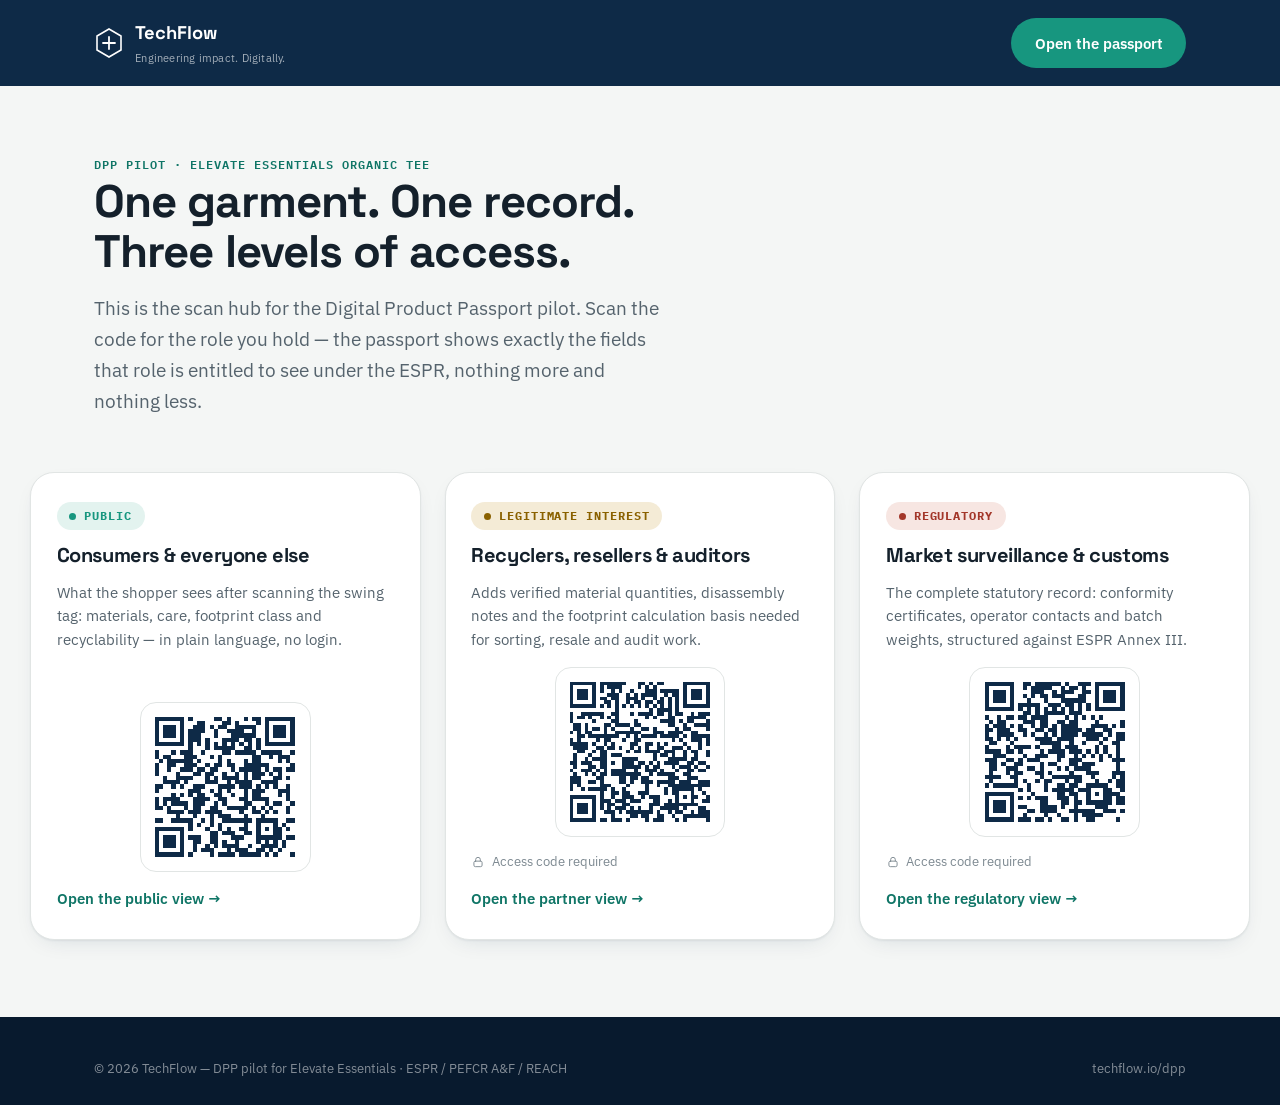
==== index.html @ efc1ae72 "DPP pilot site: three access-level passport views + scan hub Co-Authored-By: Claude Fable 5 <noreply" ====
<!DOCTYPE html>
<html lang="en">
<head>
<meta charset="UTF-8">
<meta name="viewport" content="width=device-width, initial-scale=1.0">
<title>DPP Pilot — Scan a passport view | TechFlow × Elevate Essentials</title>
<meta name="description" content="Scan hub for the TechFlow × Elevate Essentials Digital Product Passport pilot. One garment, three access levels — scan the QR code for the view you are entitled to.">
<link rel="icon" href="data:image/svg+xml,%3Csvg xmlns='http://www.w3.org/2000/svg' viewBox='0 0 30 30'%3E%3Cpolygon points='15,1 27,8 27,22 15,29 3,22 3,8' fill='%230E2A47'/%3E%3C/svg%3E">
<link rel="preconnect" href="https://fonts.googleapis.com">
<link rel="preconnect" href="https://fonts.gstatic.com" crossorigin>
<link href="https://fonts.googleapis.com/css2?family=Space+Grotesk:wght@500;600;700&family=IBM+Plex+Sans:wght@400;500;600;700&family=IBM+Plex+Mono:wght@500;600&display=swap" rel="stylesheet">
<link rel="stylesheet" href="assets/css/tf-tokens.css">
<link rel="stylesheet" href="assets/css/tf-base.css">
<style>
  .hub-hero { padding: clamp(2.5rem, 5vw, 4.5rem) 0 1rem; }
  .hub-hero h1 { font-size: var(--fs-h1); max-width: 22ch; }
  .hub-hero .hero-lead { font-size: var(--fs-lead); color: var(--ink-soft); max-width: 52ch; margin-top: 1rem; }
  .hub-grid {
    display: grid;
    grid-template-columns: repeat(3, 1fr);
    gap: 1.5rem;
    padding: 2.5rem 0 var(--section-pad);
  }
  .hub-card {
    background: var(--card);
    border: 1px solid var(--line);
    border-radius: var(--radius-l);
    box-shadow: var(--shadow-card);
    padding: 1.8rem 1.6rem;
    display: flex;
    flex-direction: column;
    gap: 0.9rem;
    align-items: flex-start;
  }
  .hub-card h2 { font-size: 1.25rem; }
  .hub-card p { color: var(--ink-soft); font-size: 0.92rem; flex: 1; }
  .hub-qr { align-self: center; padding: 0.9rem; background: #fff; border: 1px solid var(--line); border-radius: var(--radius-m); }
  .hub-lock { font-size: 0.8rem; color: var(--ink-faint); display: flex; align-items: center; gap: 0.4rem; }
  .hub-open { font-weight: 600; text-decoration: none; color: var(--teal-dark); font-size: 0.92rem; }
  .hub-open:hover { text-decoration: underline; }
  .hub-card--public .tier-badge--public { background: var(--tier-public-tint); color: var(--tier-public); }
  .hub-card--legit .tier-badge--legit { background: var(--tier-legit-tint); color: var(--tier-legit); }
  .hub-card--authority .tier-badge--authority { background: var(--tier-authority-tint); color: var(--tier-authority); }
  @media (max-width: 900px) { .hub-grid { grid-template-columns: 1fr; } }
</style>
</head>
<body>

<svg style="display:none" aria-hidden="true">
  <symbol id="icon-hex" viewBox="0 0 30 30"><polygon points="15,1 27,8 27,22 15,29 3,22 3,8" fill="none" stroke="currentColor" stroke-width="1.6"/><path d="M9 15h12M15 9v12" stroke="currentColor" stroke-width="1.8" stroke-linecap="round"/></symbol>
  <symbol id="icon-lock" viewBox="0 0 24 24" fill="none" stroke="currentColor" stroke-width="1.6" stroke-linecap="round" stroke-linejoin="round"><rect x="5" y="10.5" width="14" height="9.5" rx="2.5"/><path d="M8 10.5V8a4 4 0 0 1 8 0v2.5"/></symbol>
</svg>

<header class="site-header">
  <div class="wrap">
    <a href="index.html" class="brand">
      <svg class="brand-mark" width="30" height="30"><use href="#icon-hex"/></svg>
      <span>TechFlow<small>Engineering impact. Digitally.</small></span>
    </a>
    <div class="nav-right">
      <a href="public-access.html" class="btn btn-primary">Open the passport</a>
    </div>
  </div>
</header>

<main>
  <section class="hub-hero">
    <div class="wrap">
      <span class="eyebrow">DPP Pilot · Elevate Essentials Organic Tee</span>
      <h1>One garment. One record. Three levels of access.</h1>
      <p class="hero-lead">This is the scan hub for the Digital Product Passport pilot. Scan the code for the role you hold — the passport shows exactly the fields that role is entitled to see under the ESPR, nothing more and nothing less.</p>
    </div>
  </section>

  <section>
    <div class="wrap hub-grid">
      <article class="hub-card hub-card--public">
        <span class="tier-badge tier-badge--public"><span class="dot"></span>Public</span>
        <h2>Consumers &amp; everyone else</h2>
        <p>What the shopper sees after scanning the swing tag: materials, care, footprint class and recyclability — in plain language, no login.</p>
        <div class="hub-qr" data-qr data-qr-page="public-access.html" data-qr-size="140" role="img" aria-label="QR code linking to the public passport view"></div>
        <a class="hub-open" href="public-access.html">Open the public view →</a>
      </article>

      <article class="hub-card hub-card--legit">
        <span class="tier-badge tier-badge--legit"><span class="dot"></span>Legitimate Interest</span>
        <h2>Recyclers, resellers &amp; auditors</h2>
        <p>Adds verified material quantities, disassembly notes and the footprint calculation basis needed for sorting, resale and audit work.</p>
        <div class="hub-qr" data-qr data-qr-page="legitimate-interest-access.html" data-qr-size="140" role="img" aria-label="QR code linking to the legitimate interest passport view"></div>
        <span class="hub-lock"><svg width="14" height="14"><use href="#icon-lock"/></svg>Access code required</span>
        <a class="hub-open" href="legitimate-interest-access.html">Open the partner view →</a>
      </article>

      <article class="hub-card hub-card--authority">
        <span class="tier-badge tier-badge--authority"><span class="dot"></span>Regulatory</span>
        <h2>Market surveillance &amp; customs</h2>
        <p>The complete statutory record: conformity certificates, operator contacts and batch weights, structured against ESPR Annex III.</p>
        <div class="hub-qr" data-qr data-qr-page="regulatory-access.html" data-qr-size="140" role="img" aria-label="QR code linking to the regulatory passport view"></div>
        <span class="hub-lock"><svg width="14" height="14"><use href="#icon-lock"/></svg>Access code required</span>
        <a class="hub-open" href="regulatory-access.html">Open the regulatory view →</a>
      </article>
    </div>
  </section>
</main>

<footer class="site-footer">
  <div class="wrap">
    <div class="footer-bottom" style="border-top:none; padding-top:0;">
      <span>© 2026 TechFlow — DPP pilot for Elevate Essentials · ESPR / PEFCR A&amp;F / REACH</span>
      <span>techflow.io/dpp</span>
    </div>
  </div>
</footer>

<script src="assets/vendor/qrcode.min.js"></script>
<script src="assets/js/tf-nav.js"></script>
</body>
</html>
---- assets/css/tf-tokens.css ----
:root {
  /* ---- Color: navy consultancy chrome, warm off-white canvas, one teal accent ---- */
  --navy: #0E2A47;
  --navy-deep: #081A2E;
  --navy-soft: #1B3A5C;

  --teal: #17967F;
  --teal-dark: #0F7566;
  --teal-tint: #E3F3EF;

  --bg: #F4F6F5;
  --card: #FFFFFF;

  --ink: #14202B;
  --ink-soft: #55636D;
  --ink-faint: #7C8890;

  --line: #E1E5E4;
  --line-strong: #C9D0CE;

  /* tier accents — used sparingly as a dot + label, never a wash of color */
  --tier-public: #17967F;
  --tier-public-tint: #E3F3EF;
  --tier-legit: #8A6100;
  --tier-legit-tint: #F4EBD6;
  --tier-authority: #A3372A;
  --tier-authority-tint: #F7E6E2;

  --invert: #FFFFFF;

  /* ---- Type ---- */
  --font-display: 'Space Grotesk', 'Segoe UI', system-ui, sans-serif;
  --font-body: 'IBM Plex Sans', 'Segoe UI', system-ui, sans-serif;
  --font-mono: 'IBM Plex Mono', ui-monospace, 'SF Mono', Consolas, monospace;

  --fs-hero: clamp(2.4rem, 4vw + 1rem, 3.75rem);
  --fs-h1: clamp(2rem, 2.6vw + 1rem, 2.85rem);
  --fs-h2: clamp(1.6rem, 1.8vw + 1rem, 2.25rem);
  --fs-h3: 1.25rem;
  --fs-lead: 1.2rem;
  --fs-body: 1.0625rem;
  --fs-small: 0.9rem;
  --fs-micro: 0.78rem;

  --lh-tight: 1.08;
  --lh-snug: 1.3;
  --lh-body: 1.62;

  --tracking-tight: -0.02em;
  --tracking-snug: -0.01em;
  --tracking-wide: 0.08em;

  /* ---- Shape / rhythm ---- */
  --radius-s: 10px;
  --radius-m: 16px;
  --radius-l: 24px;
  --radius-pill: 980px;
  --section-pad: clamp(3.5rem, 6vw, 6.5rem);
  --edge: clamp(1.25rem, 5vw, 4rem);
  --content-max: 1220px;

  --ease-out: cubic-bezier(0.16, 1, 0.3, 1);
  --dur: 0.45s;

  --shadow-card: 0 1px 2px rgba(14, 42, 71, 0.06), 0 8px 24px -12px rgba(14, 42, 71, 0.18);
  --shadow-panel: 0 24px 60px -24px rgba(8, 26, 46, 0.45);
}

@media (prefers-reduced-motion: reduce) {
  *, *::before, *::after {
    animation-duration: 0.01ms !important;
    animation-iteration-count: 1 !important;
    transition-duration: 0.01ms !important;
    scroll-behavior: auto !important;
  }
}
---- assets/css/tf-base.css ----
/* ===========================================================
   TechFlow × Elevate Essentials — shared base for the three
   DPP access-level pages (public / legitimate-interest / regulatory)
   =========================================================== */

*, *::before, *::after { box-sizing: border-box; }
html { scroll-behavior: smooth; }
body {
  margin: 0;
  background: var(--bg);
  color: var(--ink);
  font-family: var(--font-body);
  font-size: var(--fs-body);
  line-height: var(--lh-body);
  -webkit-font-smoothing: antialiased;
}
h1, h2, h3, h4 {
  font-family: var(--font-display);
  color: var(--ink);
  line-height: var(--lh-tight);
  letter-spacing: var(--tracking-tight);
  margin: 0;
}
p { margin: 0; }
a { color: inherit; }
img { max-width: 100%; display: block; }
.wrap { max-width: var(--content-max); margin: 0 auto; padding: 0 var(--edge); }

:focus-visible {
  outline: 2.5px solid var(--teal);
  outline-offset: 3px;
  border-radius: 4px;
}

.eyebrow {
  display: inline-flex;
  align-items: center;
  gap: 0.5em;
  font-family: var(--font-mono);
  font-size: var(--fs-micro);
  font-weight: 600;
  letter-spacing: var(--tracking-wide);
  text-transform: uppercase;
  color: var(--teal-dark);
}

/* ---------- buttons ---------- */
.btn {
  display: inline-flex;
  align-items: center;
  gap: 0.5rem;
  padding: 0.75rem 1.4rem;
  border-radius: var(--radius-pill);
  font-family: var(--font-body);
  font-weight: 600;
  font-size: 0.95rem;
  text-decoration: none;
  border: 1.5px solid transparent;
  cursor: pointer;
  transition: transform var(--dur) var(--ease-out), background var(--dur) var(--ease-out), border-color var(--dur) var(--ease-out);
}
.btn-primary { background: var(--teal); color: #fff; }
.btn-primary:hover { background: var(--teal-dark); }
.btn-secondary { background: transparent; border-color: var(--line-strong); color: var(--ink); }
.btn-secondary:hover { border-color: var(--ink-soft); }
.btn-ghost-invert { background: rgba(255,255,255,0.08); border-color: rgba(255,255,255,0.28); color: #fff; }
.btn-ghost-invert:hover { background: rgba(255,255,255,0.16); }

/* ---------- site header ---------- */
.site-header {
  background: var(--navy);
  color: #fff;
}
.site-header .wrap {
  display: flex;
  align-items: center;
  justify-content: space-between;
  gap: 1.5rem;
  padding-top: 1.1rem;
  padding-bottom: 1.1rem;
}
.brand {
  display: flex;
  align-items: center;
  gap: 0.7rem;
  text-decoration: none;
  color: #fff;
  font-family: var(--font-display);
  font-weight: 700;
  font-size: 1.15rem;
}
.brand-mark { flex-shrink: 0; }
.brand small {
  display: block;
  font-family: var(--font-body);
  font-weight: 400;
  font-size: 0.68rem;
  letter-spacing: 0.02em;
  color: rgba(255,255,255,0.62);
  margin-top: 0.1rem;
}
.nav-links {
  display: flex;
  gap: 2rem;
  font-size: 0.95rem;
  font-weight: 500;
}
.nav-links a { text-decoration: none; color: rgba(255,255,255,0.82); transition: color var(--dur); }
.nav-links a:hover { color: #fff; }
.nav-right { display: flex; align-items: center; gap: 1rem; }
.menu-toggle {
  display: none;
  width: 40px; height: 40px;
  border-radius: 10px;
  border: 1.5px solid rgba(255,255,255,0.3);
  background: transparent;
  position: relative;
  cursor: pointer;
}
.menu-toggle span, .menu-toggle::before, .menu-toggle::after {
  content: ''; position: absolute; left: 10px; right: 10px; height: 1.6px; background: #fff;
}
.menu-toggle::before { top: 14px; }
.menu-toggle span { top: 19px; }
.menu-toggle::after { top: 24px; }
.mobile-panel { display: none; }

/* ---------- tier bar (eyebrow + badge + cross-links) ---------- */
.tier-bar {
  background: var(--navy-deep);
  color: rgba(255,255,255,0.9);
  border-top: 1px solid rgba(255,255,255,0.08);
}
.tier-bar .wrap {
  display: flex;
  flex-wrap: wrap;
  align-items: center;
  justify-content: space-between;
  gap: 0.75rem;
  padding-top: 0.85rem;
  padding-bottom: 0.85rem;
  font-size: 0.85rem;
}
.tier-badge {
  display: inline-flex;
  align-items: center;
  gap: 0.5rem;
  padding: 0.3rem 0.8rem;
  border-radius: var(--radius-pill);
  font-family: var(--font-mono);
  font-size: 0.72rem;
  font-weight: 700;
  letter-spacing: var(--tracking-wide);
  text-transform: uppercase;
}
.tier-badge .dot { width: 7px; height: 7px; border-radius: 50%; background: currentColor; }
.tier-badge--public { background: rgba(23,150,127,0.18); color: #5FDCC1; }
.tier-badge--legit { background: rgba(138,97,0,0.22); color: #F0C15D; }
.tier-badge--authority { background: rgba(163,55,42,0.22); color: #F09184; }

.tier-switch { display: flex; gap: 1.1rem; align-items: center; flex-wrap: wrap; }
.tier-switch span.label { color: rgba(255,255,255,0.5); }
.tier-switch a {
  text-decoration: none;
  color: rgba(255,255,255,0.7);
  border-bottom: 1px solid transparent;
  padding-bottom: 1px;
}
.tier-switch a:hover { color: #fff; border-color: rgba(255,255,255,0.4); }
.tier-switch a.is-current { color: #fff; font-weight: 700; border-color: currentColor; }

/* ---------- hero ---------- */
.hero { padding: var(--section-pad) 0 3.5rem; }
.hero-grid {
  display: grid;
  grid-template-columns: 1.05fr 0.85fr 0.8fr;
  gap: clamp(1.5rem, 3vw, 2.5rem);
  align-items: start;
}
.hero-copy h1 { font-size: var(--fs-hero); margin: 0.9rem 0 1.1rem; }
.hero-copy .hero-lead { font-size: var(--fs-lead); color: var(--ink-soft); max-width: 46ch; margin-bottom: 1.8rem; }
.hero-accent { color: var(--teal-dark); }

.hero-visual {
  position: relative;
  background: linear-gradient(180deg, var(--navy) 0%, var(--navy-deep) 100%);
  border-radius: var(--radius-l);
  padding: 2.2rem 1.6rem;
  box-shadow: var(--shadow-panel);
  overflow: hidden;
}
.hero-visual::before {
  content: '';
  position: absolute; inset: 0;
  background: radial-gradient(60% 50% at 50% 30%, rgba(23,150,127,0.22), transparent 70%);
  pointer-events: none;
}
.hero-photo-frame { position: relative; z-index: 1; }
.hero-photo-frame img { width: 100%; border-radius: var(--radius-m); }

.hero-tags {
  position: relative; z-index: 3;
  display: flex; flex-wrap: wrap; gap: 0.6rem;
  margin-top: 1.4rem;
}
.hero-tag {
  display: flex; align-items: center; gap: 0.5rem;
  background: rgba(255,255,255,0.06);
  border: 1px solid rgba(255,255,255,0.14);
  border-radius: var(--radius-pill);
  padding: 0.5rem 0.9rem 0.5rem 0.6rem;
  color: #fff;
  font-size: 0.82rem;
  font-weight: 600;
}
.hero-tag svg { color: var(--teal); flex-shrink: 0; }

/* ---------- overview sidebar card ---------- */
.overview-card {
  background: var(--card);
  border: 1px solid var(--line);
  border-radius: var(--radius-l);
  box-shadow: var(--shadow-card);
  padding: 1.8rem 1.8rem 1.5rem;
}
.overview-card h2 {
  font-size: 1rem;
  font-family: var(--font-mono);
  letter-spacing: var(--tracking-wide);
  text-transform: uppercase;
  color: var(--ink-soft);
  margin-bottom: 1.1rem;
}
.overview-row {
  display: flex;
  gap: 0.9rem;
  padding: 0.85rem 0;
  border-top: 1px solid var(--line);
}
.overview-row:first-of-type { border-top: none; }
.overview-row .icon {
  flex-shrink: 0;
  width: 34px; height: 34px;
  border-radius: 9px;
  background: var(--teal-tint);
  color: var(--teal-dark);
  display: flex; align-items: center; justify-content: center;
}
.overview-row dt { font-size: 0.85rem; font-weight: 700; color: var(--ink); margin-bottom: 0.15rem; }
.overview-row dd { margin: 0; font-size: 0.88rem; color: var(--ink-soft); }
.overview-row a.reg-link { color: var(--teal-dark); font-weight: 600; text-decoration: none; }
.overview-row a.reg-link:hover { text-decoration: underline; }

.qr-block {
  margin-top: 1.4rem;
  padding-top: 1.4rem;
  border-top: 1px solid var(--line);
  display: flex;
  align-items: center;
  gap: 1rem;
}
.qr-block canvas, .qr-block img { border-radius: 8px; border: 1px solid var(--line); }
.qr-block-text p { font-size: 0.8rem; color: var(--ink-faint); }
.qr-block-text strong { display: block; font-size: 0.85rem; color: var(--ink); margin-bottom: 0.2rem; }

/* ---------- context strip ---------- */
.context-strip {
  background: var(--card);
  border-top: 1px solid var(--line);
  border-bottom: 1px solid var(--line);
  padding: 2.6rem 0;
}
.context-strip .wrap { display: grid; grid-template-columns: 1fr 1.4fr; gap: 2.5rem; align-items: start; }
.context-strip p { color: var(--ink-soft); }
.context-strip p + p { margin-top: 0.9rem; }

/* ---------- accordion / dropdown attribute browser ---------- */
.records { padding: var(--section-pad) 0; }
.records-head { display: flex; justify-content: space-between; align-items: flex-end; gap: 1.5rem; margin-bottom: 2.2rem; flex-wrap: wrap; }
.records-head h2 { font-size: var(--fs-h2); }
.records-head p { color: var(--ink-soft); margin-top: 0.5rem; max-width: 60ch; }

.dpp-accordion { border-top: 1px solid var(--line); }
.dpp-cat { border-bottom: 1px solid var(--line); }
.dpp-cat summary {
  display: flex;
  align-items: center;
  gap: 1rem;
  padding: 1.35rem 0.25rem;
  cursor: pointer;
  list-style: none;
  font-family: var(--font-display);
  font-size: 1.1rem;
  font-weight: 600;
  color: var(--ink);
}
.dpp-cat summary::-webkit-details-marker { display: none; }
.dpp-cat summary .icon {
  flex-shrink: 0;
  width: 40px; height: 40px;
  border-radius: 10px;
  background: var(--teal-tint);
  color: var(--teal-dark);
  display: flex; align-items: center; justify-content: center;
}
.dpp-cat summary .cat-meta { flex: 1; }
.dpp-cat summary .cat-meta .cat-sub { display: block; font-family: var(--font-body); font-weight: 400; font-size: 0.85rem; color: var(--ink-soft); margin-top: 0.15rem; }
.dpp-cat summary .count { font-family: var(--font-mono); font-size: 0.78rem; color: var(--ink-faint); white-space: nowrap; }
.dpp-cat summary .chevron { flex-shrink: 0; transition: transform var(--dur) var(--ease-out); color: var(--ink-faint); }
.dpp-cat[open] summary .chevron { transform: rotate(180deg); }

.dpp-cat-body { padding: 0 0.25rem 1.6rem 0.25rem; }
.field-table { width: 100%; border-collapse: collapse; }
.field-table tr { border-top: 1px dashed var(--line); }
.field-table tr:first-child { border-top: none; }
.field-table th, .field-table td { text-align: left; padding: 0.65rem 0.6rem; vertical-align: top; font-weight: 400; }
.field-table th {
  width: 30%;
  font-weight: 600;
  color: var(--ink);
  font-size: 0.92rem;
}
.field-table td.field-value { color: var(--ink-soft); font-size: 0.92rem; }
.field-table td.field-standard { color: var(--ink-faint); font-family: var(--font-mono); font-size: 0.78rem; text-align: right; white-space: nowrap; }
.field-tier {
  display: inline-block;
  margin-left: 0.5rem;
  padding: 0.1rem 0.5rem;
  border-radius: var(--radius-pill);
  font-family: var(--font-mono);
  font-size: 0.65rem;
  font-weight: 700;
  letter-spacing: 0.03em;
  vertical-align: middle;
}
.field-tier--public { background: var(--tier-public-tint); color: var(--tier-public); }
.field-tier--legit { background: var(--tier-legit-tint); color: var(--tier-legit); }
.field-tier--authority { background: var(--tier-authority-tint); color: var(--tier-authority); }

.toggle-all {
  background: transparent;
  border: 1.5px solid var(--line-strong);
  border-radius: var(--radius-pill);
  padding: 0.55rem 1.1rem;
  font-size: 0.85rem;
  font-weight: 600;
  cursor: pointer;
  color: var(--ink);
}
.toggle-all:hover { border-color: var(--ink-soft); }

/* ---------- trust strip ---------- */
.trust-strip { background: var(--navy); color: #fff; padding: 2.6rem 0; }
.trust-grid { display: grid; grid-template-columns: repeat(3, 1fr); gap: 2rem; }
.trust-item { display: flex; gap: 0.9rem; }
.trust-item .icon { flex-shrink: 0; width: 38px; height: 38px; border-radius: 10px; background: rgba(255,255,255,0.1); color: var(--teal); display: flex; align-items: center; justify-content: center; }
.trust-item h4 { font-size: 0.98rem; margin-bottom: 0.3rem; color: #fff; }
.trust-item p { font-size: 0.85rem; color: rgba(255,255,255,0.68); }

/* ---------- footer ---------- */
.site-footer { background: var(--navy-deep); color: rgba(255,255,255,0.72); padding: 2.6rem 0 1.6rem; }
.footer-top { display: flex; justify-content: space-between; gap: 2rem; flex-wrap: wrap; padding-bottom: 1.8rem; border-bottom: 1px solid rgba(255,255,255,0.12); }
.footer-brand p { max-width: 38ch; font-size: 0.88rem; margin-top: 0.7rem; }
.footer-cols { display: flex; gap: 3rem; flex-wrap: wrap; }
.footer-col h4 { font-size: 0.78rem; text-transform: uppercase; letter-spacing: var(--tracking-wide); color: rgba(255,255,255,0.5); margin-bottom: 0.7rem; }
.footer-col a, .footer-col p { display: block; font-size: 0.88rem; margin-bottom: 0.45rem; text-decoration: none; color: rgba(255,255,255,0.78); }
.footer-col a:hover { color: #fff; }
.footer-bottom { display: flex; justify-content: space-between; gap: 1rem; flex-wrap: wrap; padding-top: 1.4rem; font-size: 0.8rem; color: rgba(255,255,255,0.5); }

/* ---------- access gate ---------- */
body.is-gated { overflow: hidden; }
body.is-gated > main,
body.is-gated > .site-header,
body.is-gated > .tier-bar,
body.is-gated > .site-footer,
body.is-gated > .mobile-panel { filter: blur(14px); pointer-events: none; user-select: none; }
.gate-overlay {
  position: fixed;
  inset: 0;
  z-index: 100;
  display: flex;
  align-items: center;
  justify-content: center;
  padding: 1.25rem;
  background: rgba(8, 26, 46, 0.82);
}
.gate-card {
  width: 100%;
  max-width: 420px;
  background: var(--card);
  border-radius: var(--radius-l);
  box-shadow: var(--shadow-panel);
  padding: 2.2rem 2rem;
}
.gate-card h1 {
  font-size: 1.5rem;
  margin: 1rem 0 0.6rem;
}
.gate-card > p { color: var(--ink-soft); font-size: 0.95rem; }
.gate-form {
  display: flex;
  gap: 0.6rem;
  margin-top: 1.4rem;
}
.gate-form input {
  flex: 1;
  min-width: 0;
  font: inherit;
  font-size: 1rem;
  padding: 0.7rem 1rem;
  border: 1.5px solid var(--line-strong);
  border-radius: var(--radius-pill);
  color: var(--ink);
  background: var(--bg);
}
.gate-form input:focus-visible { outline: 2.5px solid var(--teal); outline-offset: 1px; border-color: transparent; }
.gate-error { color: var(--tier-authority); font-size: 0.85rem; margin-top: 0.7rem; font-weight: 600; }
.gate-back {
  display: inline-block;
  margin-top: 1.3rem;
  font-size: 0.88rem;
  font-weight: 600;
  color: var(--teal-dark);
  text-decoration: none;
}
.gate-back:hover { text-decoration: underline; }
.sr-only {
  position: absolute;
  width: 1px; height: 1px;
  margin: -1px; padding: 0;
  overflow: hidden;
  clip: rect(0 0 0 0);
  white-space: nowrap;
  border: 0;
}
@media (max-width: 480px) {
  .gate-form { flex-direction: column; }
  .gate-form .btn { justify-content: center; }
}

/* ---------- responsive ---------- */
@media (max-width: 1150px) {
  .hero-grid { grid-template-columns: 1fr 1fr; }
  .hero-copy { grid-column: 1 / -1; }
}
@media (max-width: 1024px) {
  .context-strip .wrap { grid-template-columns: 1fr; }
  .trust-grid { grid-template-columns: 1fr; gap: 1.5rem; }
}
@media (max-width: 700px) {
  .hero-grid { grid-template-columns: 1fr; }
}
@media (max-width: 900px) {
  .nav-links { display: none; }
  .menu-toggle { display: block; }
  .mobile-panel {
    display: none;
    flex-direction: column;
    gap: 1rem;
    background: var(--navy);
    padding: 1rem var(--edge) 1.6rem;
  }
  .mobile-panel.is-open { display: flex; }
  .mobile-panel a { color: rgba(255,255,255,0.85); text-decoration: none; font-weight: 500; }
  .tier-bar .wrap { flex-direction: column; align-items: flex-start; }
}
@media (max-width: 640px) {
  .field-table td.field-standard { display: none; }
  .field-table th { width: auto; }
  .overview-card { padding: 1.4rem; }
  .footer-bottom { flex-direction: column; }
}
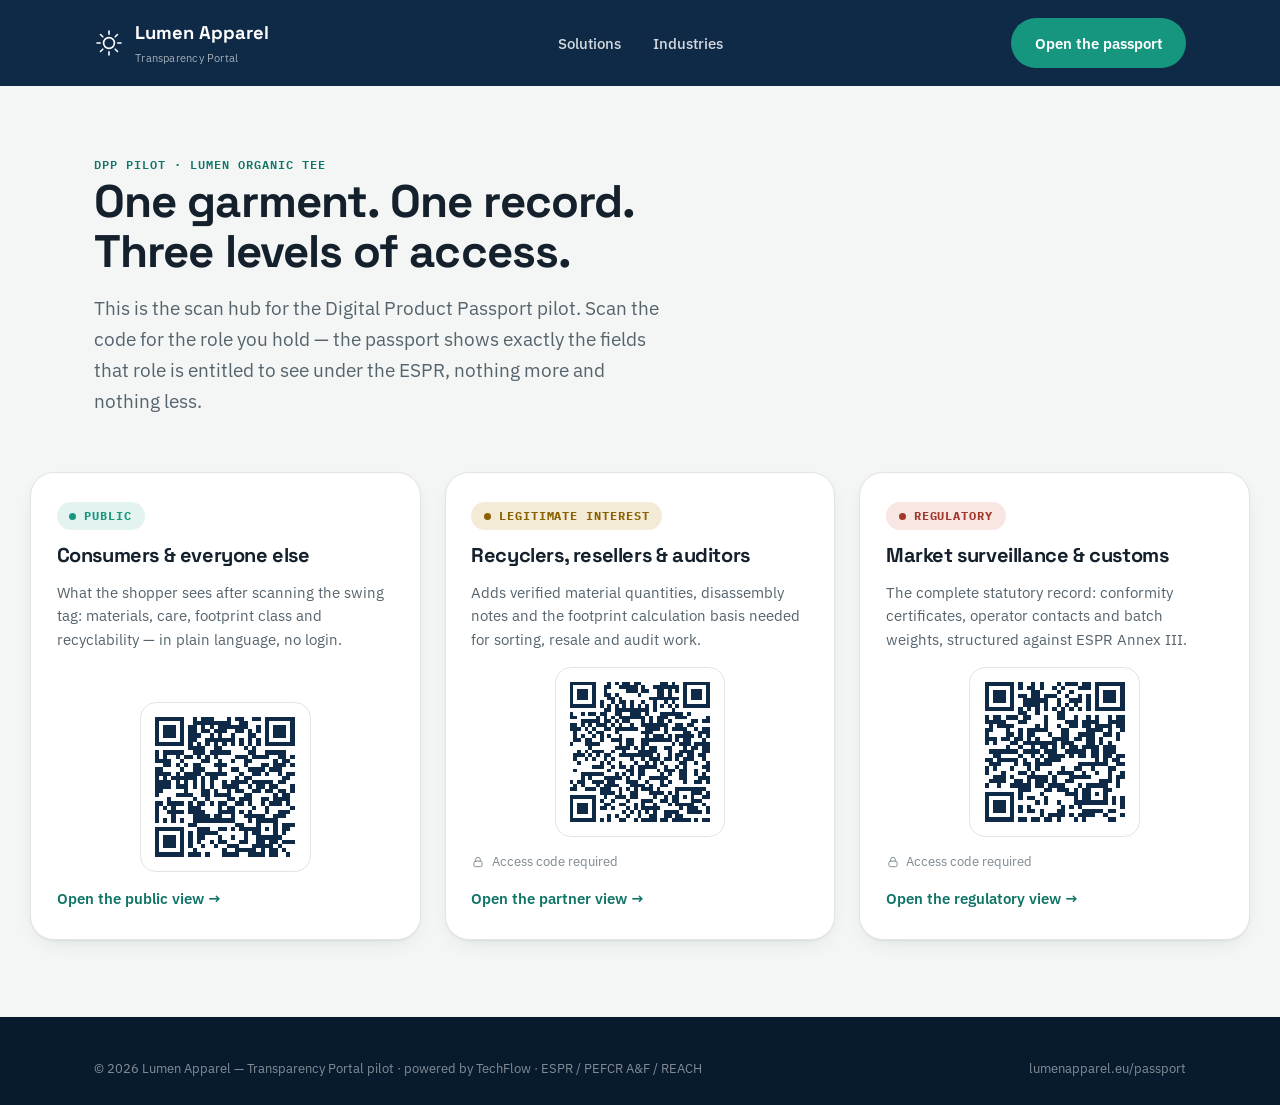
==== commit 275f9ae4: "Rebrand to Lumen Apparel Transparency Portal; add Solutions and Industries pages Co-Authored-By: Cla" ====
--- a/index.html
+++ b/index.html
@@ -3,9 +3,10 @@
 <head>
 <meta charset="UTF-8">
 <meta name="viewport" content="width=device-width, initial-scale=1.0">
-<title>DPP Pilot — Scan a passport view | TechFlow × Elevate Essentials</title>
-<meta name="description" content="Scan hub for the TechFlow × Elevate Essentials Digital Product Passport pilot. One garment, three access levels — scan the QR code for the view you are entitled to.">
-<link rel="icon" href="data:image/svg+xml,%3Csvg xmlns='http://www.w3.org/2000/svg' viewBox='0 0 30 30'%3E%3Cpolygon points='15,1 27,8 27,22 15,29 3,22 3,8' fill='%230E2A47'/%3E%3C/svg%3E">
+<title>Transparency Portal — Lumen Apparel | Scan a passport view</title>
+<meta name="description" content="Scan hub for the Lumen Apparel Transparency Portal. One garment, three access levels — scan the QR code for the view you are entitled to.">
+
+<link rel="icon" href="data:image/svg+xml,%3Csvg xmlns='http://www.w3.org/2000/svg' viewBox='0 0 30 30'%3E%3Crect width='30' height='30' rx='7' fill='%230E2A47'/%3E%3Ccircle cx='15' cy='15' r='5.5' fill='none' stroke='white' stroke-width='1.8'/%3E%3Ccircle cx='15' cy='15' r='1.7' fill='white'/%3E%3C/svg%3E">
 <link rel="preconnect" href="https://fonts.googleapis.com">
 <link rel="preconnect" href="https://fonts.gstatic.com" crossorigin>
 <link href="https://fonts.googleapis.com/css2?family=Space+Grotesk:wght@500;600;700&family=IBM+Plex+Sans:wght@400;500;600;700&family=IBM+Plex+Mono:wght@500;600&display=swap" rel="stylesheet">
@@ -47,26 +48,36 @@
 <body>
 
 <svg style="display:none" aria-hidden="true">
-  <symbol id="icon-hex" viewBox="0 0 30 30"><polygon points="15,1 27,8 27,22 15,29 3,22 3,8" fill="none" stroke="currentColor" stroke-width="1.6"/><path d="M9 15h12M15 9v12" stroke="currentColor" stroke-width="1.8" stroke-linecap="round"/></symbol>
+  <symbol id="icon-lumen" viewBox="0 0 30 30" fill="none" stroke="currentColor" stroke-linecap="round"><circle cx="15" cy="15" r="5.4" stroke-width="1.6"/><path d="M15 3v3.2M15 23.8V27M27 15h-3.2M6.2 15H3M23.5 6.5l-2.3 2.3M8.8 21.2l-2.3 2.3M23.5 23.5l-2.3-2.3M8.8 8.8L6.5 6.5" stroke-width="1.6"/></symbol>
+  
   <symbol id="icon-lock" viewBox="0 0 24 24" fill="none" stroke="currentColor" stroke-width="1.6" stroke-linecap="round" stroke-linejoin="round"><rect x="5" y="10.5" width="14" height="9.5" rx="2.5"/><path d="M8 10.5V8a4 4 0 0 1 8 0v2.5"/></symbol>
 </svg>
 
 <header class="site-header">
   <div class="wrap">
     <a href="index.html" class="brand">
-      <svg class="brand-mark" width="30" height="30"><use href="#icon-hex"/></svg>
-      <span>TechFlow<small>Engineering impact. Digitally.</small></span>
+      <svg class="brand-mark" width="30" height="30"><use href="#icon-lumen"/></svg>
+      <span>Lumen Apparel<small>Transparency Portal</small></span>
     </a>
+    <nav class="nav-links">
+      <a href="solutions.html">Solutions</a>
+      <a href="industries.html">Industries</a>
+    </nav>
     <div class="nav-right">
       <a href="public-access.html" class="btn btn-primary">Open the passport</a>
+      <button class="menu-toggle" aria-label="Open menu" aria-expanded="false"><span></span></button>
     </div>
   </div>
 </header>
+<div class="mobile-panel">
+  <a href="solutions.html">Solutions</a>
+  <a href="industries.html">Industries</a>
+</div>
 
 <main>
   <section class="hub-hero">
     <div class="wrap">
-      <span class="eyebrow">DPP Pilot · Elevate Essentials Organic Tee</span>
+      <span class="eyebrow">DPP Pilot · Lumen Organic Tee</span>
       <h1>One garment. One record. Three levels of access.</h1>
       <p class="hero-lead">This is the scan hub for the Digital Product Passport pilot. Scan the code for the role you hold — the passport shows exactly the fields that role is entitled to see under the ESPR, nothing more and nothing less.</p>
     </div>
@@ -106,8 +117,8 @@
 <footer class="site-footer">
   <div class="wrap">
     <div class="footer-bottom" style="border-top:none; padding-top:0;">
-      <span>© 2026 TechFlow — DPP pilot for Elevate Essentials · ESPR / PEFCR A&amp;F / REACH</span>
-      <span>techflow.io/dpp</span>
+      <span>© 2026 Lumen Apparel — Transparency Portal pilot · powered by TechFlow · ESPR / PEFCR A&amp;F / REACH</span>
+      <span>lumenapparel.eu/passport</span>
     </div>
   </div>
 </footer>
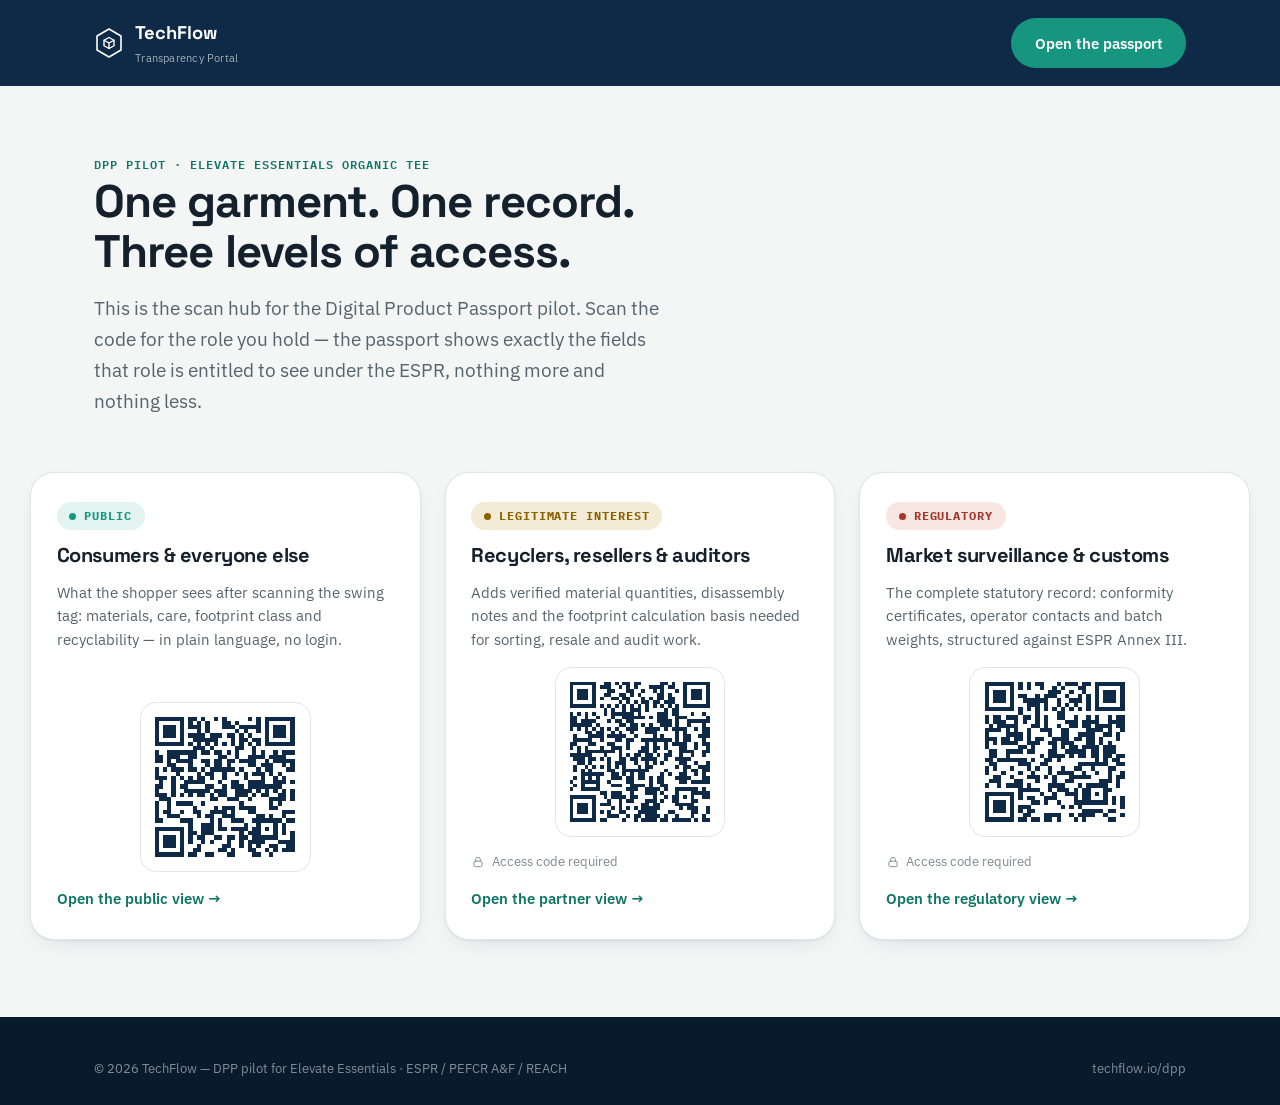
==== commit eea92098: "Revert to TechFlow design; rename site to Transparency Portal; new hexagon-cube logo Co-Authored-By:" ====
--- a/index.html
+++ b/index.html
@@ -3,10 +3,9 @@
 <head>
 <meta charset="UTF-8">
 <meta name="viewport" content="width=device-width, initial-scale=1.0">
-<title>Transparency Portal — Lumen Apparel | Scan a passport view</title>
-<meta name="description" content="Scan hub for the Lumen Apparel Transparency Portal. One garment, three access levels — scan the QR code for the view you are entitled to.">
-
-<link rel="icon" href="data:image/svg+xml,%3Csvg xmlns='http://www.w3.org/2000/svg' viewBox='0 0 30 30'%3E%3Crect width='30' height='30' rx='7' fill='%230E2A47'/%3E%3Ccircle cx='15' cy='15' r='5.5' fill='none' stroke='white' stroke-width='1.8'/%3E%3Ccircle cx='15' cy='15' r='1.7' fill='white'/%3E%3C/svg%3E">
+<title>Transparency Portal — Scan a passport view | TechFlow × Elevate Essentials</title>
+<meta name="description" content="Scan hub for the TechFlow × Elevate Essentials Digital Product Passport pilot. One garment, three access levels — scan the QR code for the view you are entitled to.">
+<link rel="icon" href="data:image/svg+xml,%3Csvg xmlns='http://www.w3.org/2000/svg' viewBox='0 0 30 30'%3E%3Cpolygon points='15,1 27,8 27,22 15,29 3,22 3,8' fill='%230E2A47'/%3E%3Cpath d='M15 9.5 20 12.25 20 17.75 15 20.5 10 17.75 10 12.25Z M10 12.25 15 15 20 12.25 M15 15 V20.5' fill='none' stroke='white' stroke-width='1.5' stroke-linejoin='round'/%3E%3C/svg%3E">
 <link rel="preconnect" href="https://fonts.googleapis.com">
 <link rel="preconnect" href="https://fonts.gstatic.com" crossorigin>
 <link href="https://fonts.googleapis.com/css2?family=Space+Grotesk:wght@500;600;700&family=IBM+Plex+Sans:wght@400;500;600;700&family=IBM+Plex+Mono:wght@500;600&display=swap" rel="stylesheet">
@@ -48,36 +47,26 @@
 <body>
 
 <svg style="display:none" aria-hidden="true">
-  <symbol id="icon-lumen" viewBox="0 0 30 30" fill="none" stroke="currentColor" stroke-linecap="round"><circle cx="15" cy="15" r="5.4" stroke-width="1.6"/><path d="M15 3v3.2M15 23.8V27M27 15h-3.2M6.2 15H3M23.5 6.5l-2.3 2.3M8.8 21.2l-2.3 2.3M23.5 23.5l-2.3-2.3M8.8 8.8L6.5 6.5" stroke-width="1.6"/></symbol>
-  
+  <symbol id="icon-hex" viewBox="0 0 30 30" fill="none" stroke="currentColor" stroke-linecap="round" stroke-linejoin="round"><polygon points="15,1 27,8 27,22 15,29 3,22 3,8" stroke-width="1.6"/><path d="M15 9.5 20 12.25 20 17.75 15 20.5 10 17.75 10 12.25Z" stroke-width="1.4"/><path d="M10 12.25 15 15 20 12.25M15 15V20.5" stroke-width="1.4"/></symbol>
   <symbol id="icon-lock" viewBox="0 0 24 24" fill="none" stroke="currentColor" stroke-width="1.6" stroke-linecap="round" stroke-linejoin="round"><rect x="5" y="10.5" width="14" height="9.5" rx="2.5"/><path d="M8 10.5V8a4 4 0 0 1 8 0v2.5"/></symbol>
 </svg>
 
 <header class="site-header">
   <div class="wrap">
     <a href="index.html" class="brand">
-      <svg class="brand-mark" width="30" height="30"><use href="#icon-lumen"/></svg>
-      <span>Lumen Apparel<small>Transparency Portal</small></span>
+      <svg class="brand-mark" width="30" height="30"><use href="#icon-hex"/></svg>
+      <span>TechFlow<small>Transparency Portal</small></span>
     </a>
-    <nav class="nav-links">
-      <a href="solutions.html">Solutions</a>
-      <a href="industries.html">Industries</a>
-    </nav>
     <div class="nav-right">
       <a href="public-access.html" class="btn btn-primary">Open the passport</a>
-      <button class="menu-toggle" aria-label="Open menu" aria-expanded="false"><span></span></button>
     </div>
   </div>
 </header>
-<div class="mobile-panel">
-  <a href="solutions.html">Solutions</a>
-  <a href="industries.html">Industries</a>
-</div>
 
 <main>
   <section class="hub-hero">
     <div class="wrap">
-      <span class="eyebrow">DPP Pilot · Lumen Organic Tee</span>
+      <span class="eyebrow">DPP Pilot · Elevate Essentials Organic Tee</span>
       <h1>One garment. One record. Three levels of access.</h1>
       <p class="hero-lead">This is the scan hub for the Digital Product Passport pilot. Scan the code for the role you hold — the passport shows exactly the fields that role is entitled to see under the ESPR, nothing more and nothing less.</p>
     </div>
@@ -117,8 +106,8 @@
 <footer class="site-footer">
   <div class="wrap">
     <div class="footer-bottom" style="border-top:none; padding-top:0;">
-      <span>© 2026 Lumen Apparel — Transparency Portal pilot · powered by TechFlow · ESPR / PEFCR A&amp;F / REACH</span>
-      <span>lumenapparel.eu/passport</span>
+      <span>© 2026 TechFlow — DPP pilot for Elevate Essentials · ESPR / PEFCR A&amp;F / REACH</span>
+      <span>techflow.io/dpp</span>
     </div>
   </div>
 </footer>
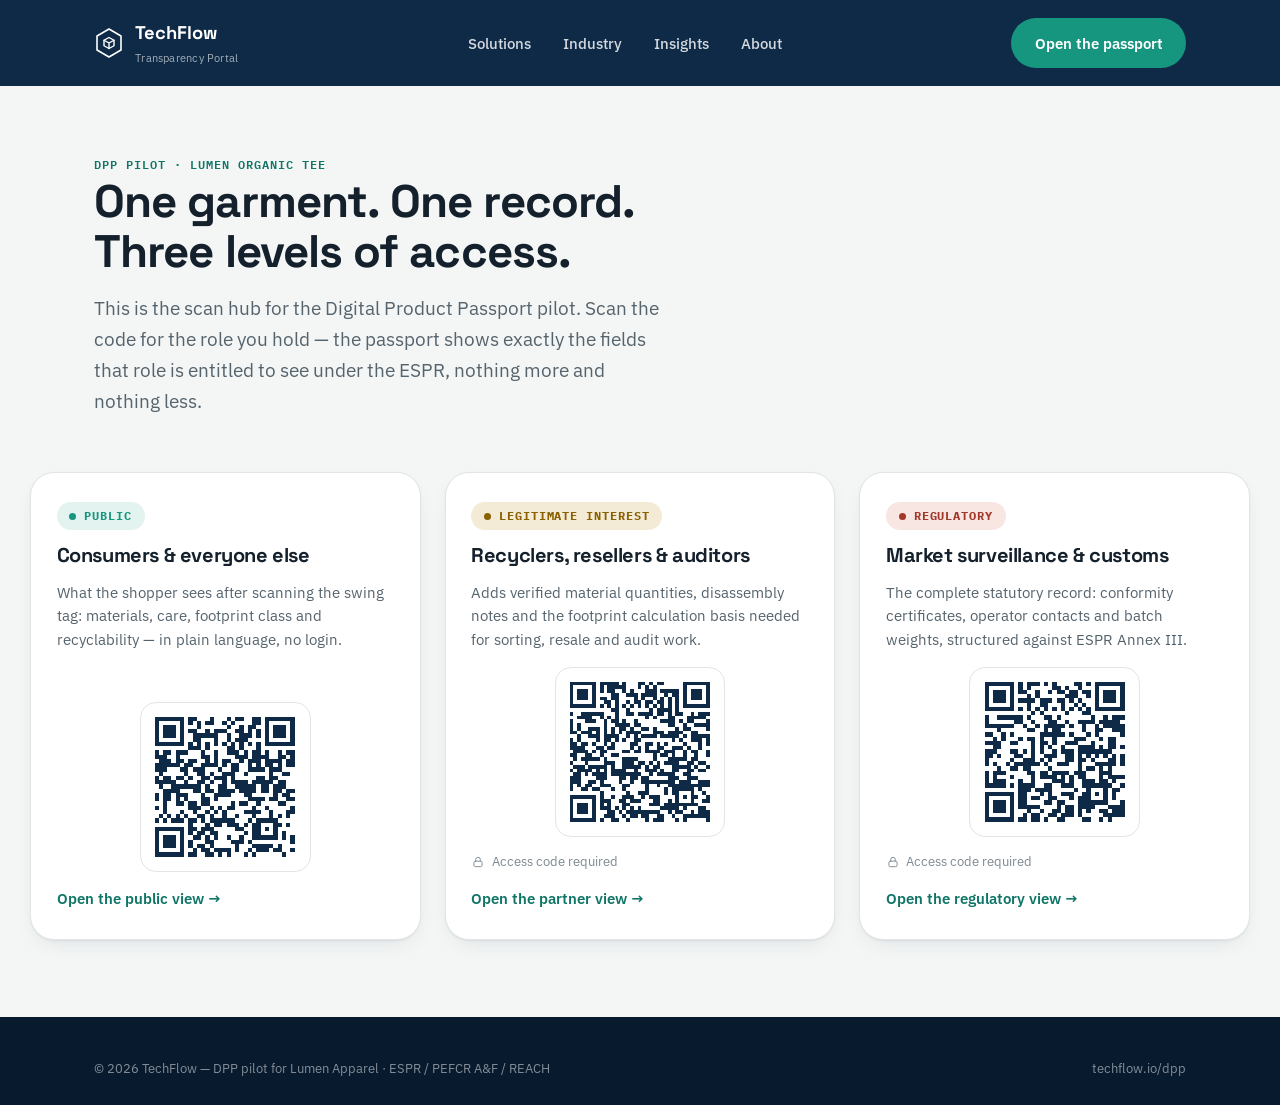
==== commit 77fb2a07: "Fix recycle icon, collapse dropdowns by default, rename client to Lumen Apparel, add Solutions and I" ====
--- a/index.html
+++ b/index.html
@@ -3,8 +3,8 @@
 <head>
 <meta charset="UTF-8">
 <meta name="viewport" content="width=device-width, initial-scale=1.0">
-<title>Transparency Portal — Scan a passport view | TechFlow × Elevate Essentials</title>
-<meta name="description" content="Scan hub for the TechFlow × Elevate Essentials Digital Product Passport pilot. One garment, three access levels — scan the QR code for the view you are entitled to.">
+<title>Transparency Portal — Scan a passport view | TechFlow × Lumen Apparel</title>
+<meta name="description" content="Scan hub for the TechFlow × Lumen Apparel Digital Product Passport pilot. One garment, three access levels — scan the QR code for the view you are entitled to.">
 <link rel="icon" href="data:image/svg+xml,%3Csvg xmlns='http://www.w3.org/2000/svg' viewBox='0 0 30 30'%3E%3Cpolygon points='15,1 27,8 27,22 15,29 3,22 3,8' fill='%230E2A47'/%3E%3Cpath d='M15 9.5 20 12.25 20 17.75 15 20.5 10 17.75 10 12.25Z M10 12.25 15 15 20 12.25 M15 15 V20.5' fill='none' stroke='white' stroke-width='1.5' stroke-linejoin='round'/%3E%3C/svg%3E">
 <link rel="preconnect" href="https://fonts.googleapis.com">
 <link rel="preconnect" href="https://fonts.gstatic.com" crossorigin>
@@ -57,16 +57,29 @@
       <svg class="brand-mark" width="30" height="30"><use href="#icon-hex"/></svg>
       <span>TechFlow<small>Transparency Portal</small></span>
     </a>
+    <nav class="nav-links">
+      <a href="solutions.html">Solutions</a>
+      <a href="industry.html">Industry</a>
+      <a href="public-access.html#trust">Insights</a>
+      <a href="#footer">About</a>
+    </nav>
     <div class="nav-right">
       <a href="public-access.html" class="btn btn-primary">Open the passport</a>
+      <button class="menu-toggle" aria-label="Open menu" aria-expanded="false"><span></span></button>
     </div>
   </div>
 </header>
+<div class="mobile-panel">
+  <a href="solutions.html">Solutions</a>
+  <a href="industry.html">Industry</a>
+  <a href="public-access.html#trust">Insights</a>
+  <a href="#footer">About</a>
+</div>
 
 <main>
   <section class="hub-hero">
     <div class="wrap">
-      <span class="eyebrow">DPP Pilot · Elevate Essentials Organic Tee</span>
+      <span class="eyebrow">DPP Pilot · Lumen Organic Tee</span>
       <h1>One garment. One record. Three levels of access.</h1>
       <p class="hero-lead">This is the scan hub for the Digital Product Passport pilot. Scan the code for the role you hold — the passport shows exactly the fields that role is entitled to see under the ESPR, nothing more and nothing less.</p>
     </div>
@@ -103,10 +116,10 @@
   </section>
 </main>
 
-<footer class="site-footer">
+<footer class="site-footer" id="footer">
   <div class="wrap">
     <div class="footer-bottom" style="border-top:none; padding-top:0;">
-      <span>© 2026 TechFlow — DPP pilot for Elevate Essentials · ESPR / PEFCR A&amp;F / REACH</span>
+      <span>© 2026 TechFlow — DPP pilot for Lumen Apparel · ESPR / PEFCR A&amp;F / REACH</span>
       <span>techflow.io/dpp</span>
     </div>
   </div>
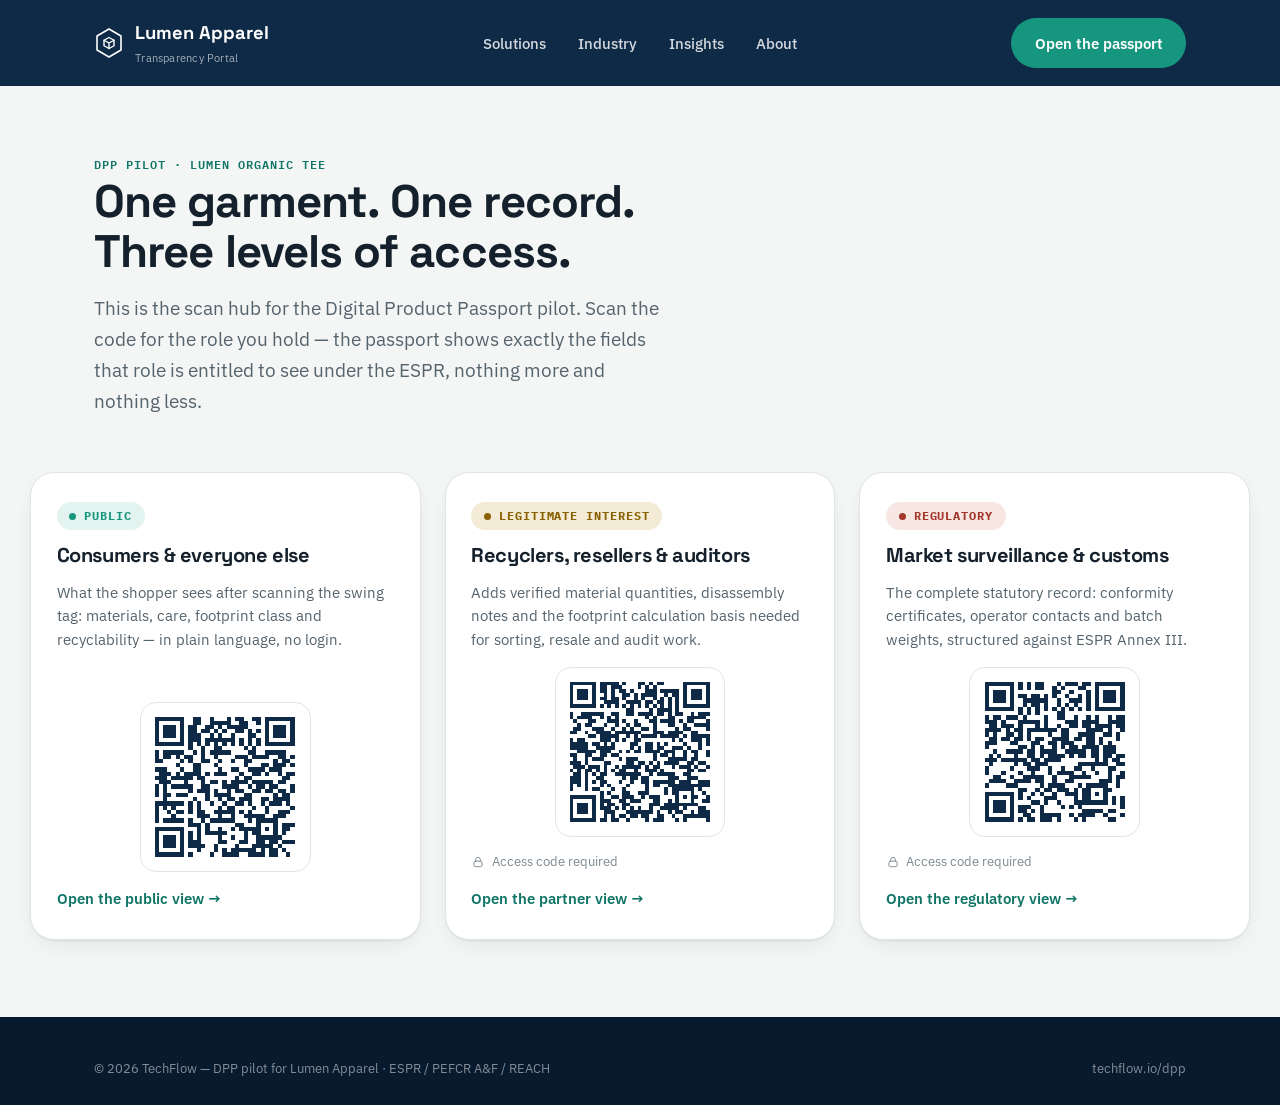
==== commit e772e169: "Change header wordmark to Lumen Apparel (keep Transparency Portal subtitle) Co-Authored-By: Claude F" ====
--- a/index.html
+++ b/index.html
@@ -55,7 +55,7 @@
   <div class="wrap">
     <a href="index.html" class="brand">
       <svg class="brand-mark" width="30" height="30"><use href="#icon-hex"/></svg>
-      <span>TechFlow<small>Transparency Portal</small></span>
+      <span>Lumen Apparel<small>Transparency Portal</small></span>
     </a>
     <nav class="nav-links">
       <a href="solutions.html">Solutions</a>
